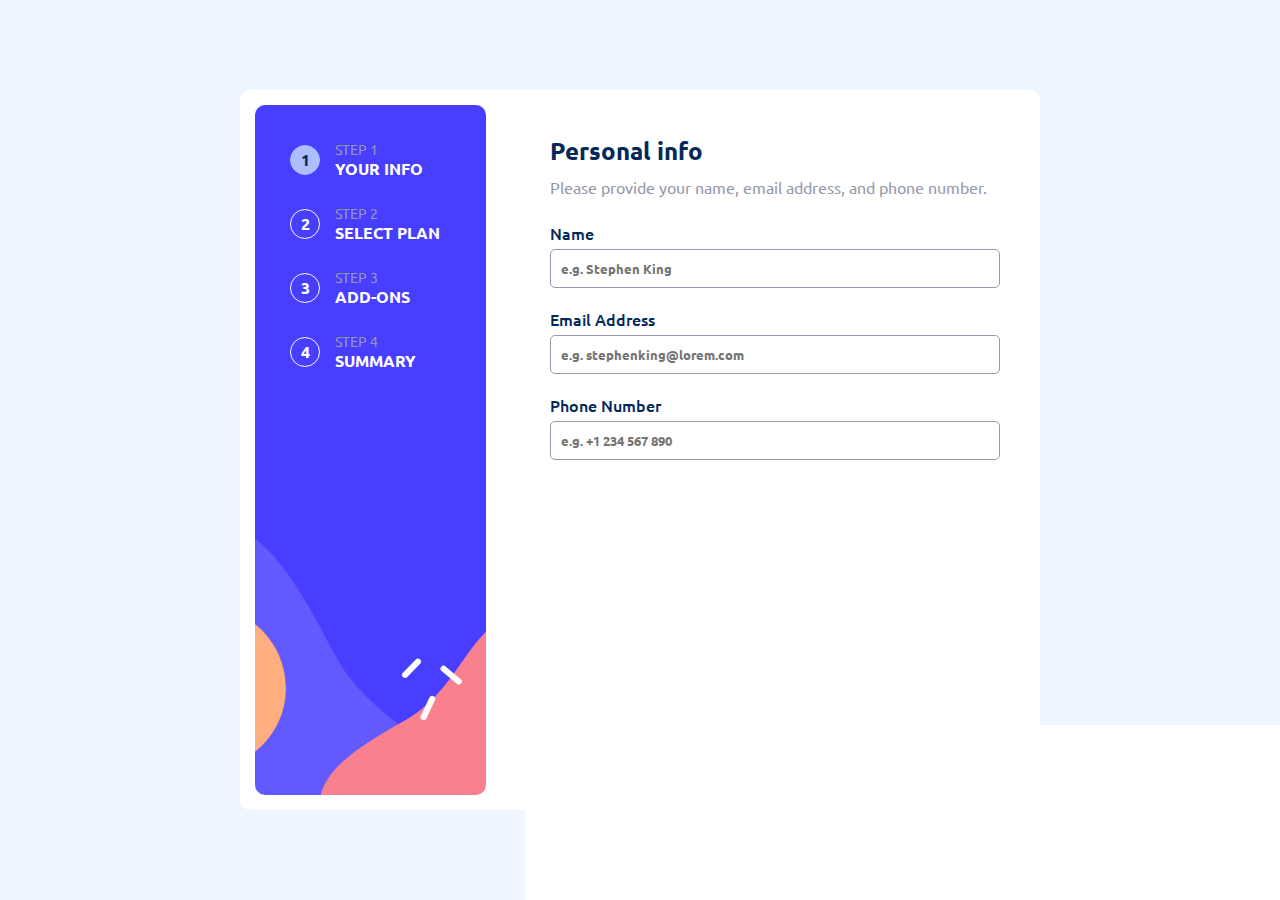
==== index.html @ 8fe29549 "first commit" ====
<!DOCTYPE html>
<html lang="en">

<head>
    <meta charset="UTF-8">
    <meta name="viewport" content="width=device-width, initial-scale=1.0">
    <link rel="icon" type="image/png" sizes="32x32" href="assets/images/favicon-32x32.png">
    <title>Frontend Mentor | Multi-step form</title>
    <link rel="stylesheet" href="main.css">
</head>

<body>
    <main>
        <aside>
            <ul>
                <li>
                    <div class="step-number active">1</div>
                    <div class="step-info">
                        <p class="step-number">Step 1</p>
                        <p class="step-name">Your info</p>
                    </div>
                </li>
                <li>
                    <div class="step-number">2</div>
                    <div class="step-info">
                        <p class="step-number">Step 2</p>
                        <p class="step-name">Select plan</p>
                    </div>
                </li>
                <li>
                    <div class="step-number">3</div>
                    <div class="step-info">
                        <p class="step-number">Step 3</p>
                        <p class="step-name">Add-ons</p>
                    </div>
                </li>
                <li>
                    <div class="step-number">4</div>
                    <div class="step-info">
                        <p class="step-number">Step 4</p>
                        <p class="step-name">Summary</p>
                    </div>
                </li>

            </ul>
        </aside>
        <form action="" novalidate id="form">
            <div class="step active">
                <h2 class="step-heading">Personal info</h2>
                <p class="step-description">Please provide your name, email address, and phone number.</p>
                <div class="form-control">
                    <label for="">Name</label>
                    <input type="text" placeholder="e.g. Stephen King">
                    <span class="error">This field is required</span>
                </div>
                <div class="form-control">
                    <label for="">Email Address</label>
                    <input type="email" placeholder="e.g. stephenking@lorem.com">
                    <span class="error">This field is required</span>
                </div>
                <div class="form-control">
                    <label for="">Phone Number</label>
                    <input type="text" placeholder="e.g. +1 234 567 890">
                    <span class="error">This field is required</span>
                </div>


            </div>
            <div class="step">
                <h2 class="step-heading">Select your plan</h2>
                <p class="step-description">You have the option of monthly or yearly billing.</p>
                <div class="plans-wrapper">
                    <div class="plan">
                        <input type="radio" name="plan" id="test" checked value="9">
                        <img src="assets/images/icon-arcade.svg" alt="">
                        <div class="plan-info">
                            <h3 class="plan-name">Arcade</h3>
                            <p class="plan-price">$9/mo</p>
                            <p class="free-months">2 months free</p>
                        </div>
                    </div>
                    <div class="plan">
                        <input type="radio" name="plan" id="" value="12">
                        <img src="assets/images/icon-advanced.svg" alt="">
                        <div class="plan-info">
                            <h3 class="plan-name">Advanced</h3>
                            <p class="plan-price">$12/mo</p>
                            <p class="free-months">2 months free</p>
                        </div>
                    </div>
                    <div class="plan">
                        <input type="radio" name="plan" id="" value="15">
                        <img src="assets/images/icon-pro.svg" alt="">
                        <div class="plan-info">
                            <h3 class="plan-name">Pro</h3>
                            <p class="plan-price">$15/mo</p>
                            <p class="free-months">2 months free</p>
                        </div>
                    </div>
                </div>
                <div class="subscription">
                    <p class="sub-type active" id="monthly-sub">Monthly</p>
                    <div class="switcher "></div>
                    <p class="sub-type" id="yearly-sub">Yearly</p>
                </div>
            </div>
            <div class="buttons">
                <button id="back" class="">Go Back</button>
                <button id="next">Next Step</button>
            </div>
        </form>
    </main>
    <script src="main.js"></script>
</body>

</html>
---- main.css ----
@import url("https://fonts.googleapis.com/css2?family=Ubuntu:wght@400;500;700&display=swap");
* {
  font-family: "Ubuntu", sans-serif;
  padding: 0;
  margin: 0;
  box-sizing: border-box;
}
ul {
  list-style: none;
}

:root {
  --primary-100: hsl(213, 96%, 18%);
  --primary-150: hsl(213, 96%, 30%);
  --primary-200: hsl(243, 100%, 62%);
  --primary-300: hsl(228, 100%, 84%);
  --primary-350: hsl(229deg 24% 87% / 35%);
  --primary-400: hsl(206, 94%, 87%);
  --primary-500: hsl(354, 84%, 57%);
  --neutral-100: hsl(231, 11%, 63%);
  --neutral-200: hsl(229, 24%, 87%);
  --neutral-300: hsl(217, 100%, 97%);
  --neutral-400: hsl(231, 100%, 99%);
  --neutral-500: hsl(0, 0%, 100%);
  --main-transition: 0.3s ease-in;
}
body {
  background-color: var(--neutral-300);
  min-height: 100vh;
  display: flex;
}
main {
  position: relative;
  width: 100%;
  display: flex;
  flex-direction: column;
}
main aside {
  background: url(assets/images/bg-sidebar-mobile.svg) center/cover no-repeat;
  border-radius: 0;
  flex-basis: 30%;
  padding: 25px;
}
main aside ul {
  display: flex;
  justify-content: center;
  gap: 15px;
}
main aside ul li > .step-number {
  border: 1px solid var(--neutral-500);
  color: var(--neutral-500);
  border-radius: 50%;
  text-align: center;
  aspect-ratio: 1;
  width: 30px;
  display: flex;
  justify-content: center;
  align-items: center;
  transition: var(--main-transition);
  font-weight: 700;
}
main aside ul li > .step-number.active {
  background: var(--primary-300);
  color: var(--primary-100);
  border-color: var(--primary-300);
}
main aside ul li .step-info {
  display: none;
}
main form {
  position: relative;
  flex-basis: 70%;
}
main form .step {
  width: 0;
  overflow: hidden;
  height: 0;
}
main form .step.active {
  position: absolute;
  left: 5%;
  top: -80px;
  width: 90%;
  padding: 30px 25px 25px;
  transition: var(--main-transition);
  height: auto;
  background: var(--neutral-500);
  border-radius: 10px;
  padding-bottom: 100px;
  /* background-color: red; */
}
main form .step h2.step-heading {
  color: var(--primary-100);
  margin-bottom: 10px;
}
main form .step p.step-description {
  color: var(--neutral-100);
  margin-bottom: 25px;
}
main form .step .form-control {
  margin-bottom: 20px;
  position: relative;
}
main form .step .form-control span.error {
  position: absolute;
  top: 0;
  right: 0;
  font-size: 14px;
  font-weight: 700;
  color: var(--primary-500);
  display: none;
}
main form .step .form-control span.error.visible {
  display: block;
}
main form .step .form-control label {
  display: block;
  color: var(--primary-100);
  font-weight: 500;
  margin-bottom: 5px;
}
main form .step .form-control input {
  width: 100%;
  padding: 10px;
  background: none;
  border: 1px solid var(--neutral-100);
  border-radius: 5px;
  outline: none;
  transition: var(--main-transition);
  color: var(--primary-100);
  font-weight: 700;
}
main form .step .form-control input:focus {
  border-color: var(--primary-200);
}
main form .step .form-control input:invalid {
  border-color: var(--primary-500);
}
main .buttons {
  display: flex;
  justify-content: space-between;
  background: var(--neutral-500);
  position: fixed; 
   bottom: 0;
  width: 100%;
  padding: 5%;
}
main .buttons #next {
  background: var(--primary-100);
  color: var(--neutral-500);
  padding: 15px 20px;
  border: none;
  border-radius: 10px;
  transition: var(--main-transition);
  cursor: pointer;
}
main .buttons #back {
  visibility: hidden;
  background: none;
  border: none;
  outline: none;
  color: var(--neutral-100);
  transition: var(--main-transition);
  cursor: pointer;
  font-weight: 700;
}
main .buttons #back.open {
  visibility: visible;
}
@media (min-width: 768px) {
  body {
    justify-content: center;
    align-items: center;
  }
  main {
    background-color: var(--neutral-500);
    width: min(800px, 100%);
    flex-direction: row;
    justify-content: space-between;
    padding: 15px;
    border-radius: 10px;
    height: 80vh;
  }
  main aside {
    flex-basis: 30%;
    border-radius: 10px;

    /* 
    background-image: url("assets/images/bg-sidebar-desktop.svg");
    background-position: bottom;
    background-size: cover;
    background-repeat: no-repeat; */
    background: url("assets/images/bg-sidebar-desktop.svg") bottom/cover
      no-repeat;
    height: auto;
  }
  main aside ul {
    flex-direction: column;
    gap: 5px;
  }
  main aside ul li {
    display: flex;
    align-items: center;
    gap: 15px;
    padding: 10px;
  }

  main aside ul li .step-info {
    display: block;
    text-transform: uppercase;
  }
  main aside ul li .step-info p.step-number {
    color: var(--neutral-100);
    font-size: 14px;
  }
  main aside ul li .step-info p.step-name {
    font-weight: 700;
    color: var(--neutral-500);
  }

  main form {
    flex-basis: 65%;
  }
  main form .step {
    width: 0;
    overflow: hidden;
    height: auto;
  }
  main form .step.active {
    left: 0;
    top: 0;
    width: 100%;
    padding: 30px 25px 25px;
    transition: var(--main-transition);
  }

  main form #next:hover {
    background-color: var(--primary-150);
  }
  main form .buttons #back:hover {
    color: var(--primary-100);
  }
  /* Plan step */
  main form .step .plans-wrapper {
    display: grid;
    grid-template-columns: repeat(auto-fit, minmax(100px, 1fr));
    gap: 10px;
  }
  main form .step .plans-wrapper .plan {
    position: relative;
    padding: 15px;
    border: 1px solid var(--neutral-100);
    border-radius: 10px;
    cursor: pointer;
    isolation: isolate;
  }
  main form .step .plans-wrapper .plan input[type="radio"] {
    cursor: pointer;
    /* display: none; */
    position: absolute;
    inset: 0;
    appearance: none;
    /* transition: var(--main-transition); */
    border-radius: 10px;
    z-index: -1;
  }
  main form .step .plans-wrapper .plan input[type="radio"]:checked {
    border: 1px solid var(--primary-200);
    background: var(--primary-350);
  }
  main form .step .plans-wrapper .plan img {
  }
  main form .step .plans-wrapper .plan .plan-info {
    margin-top: 40px;
  }
  main form .step .plans-wrapper .plan .plan-info .plan-name {
    color: var(--primary-100);
    margin-bottom: 5px;
  }
  main form .step .plans-wrapper .plan .plan-info .free-months {
    color: var(--primary-100);
    margin-top: 10px;
    display: none;
    transition: var(--main-transition);
  }
  main form .step .plans-wrapper .plan .plan-info .free-months.active {
    display: block;
  }
  main form .step .plans-wrapper .plan .plan-info .plan-price {
    color: var(--neutral-100);
  }
  .subscription {
    background-color: var(--primary-350);
    margin-block: 20px;
    display: flex;
    justify-content: center;
    gap: 20px;
    padding: 15px;
    border-radius: 5px;
  }
  .subscription .sub-type {
    font-weight: 700;
    color: var(--neutral-100);
  }
  .subscription .sub-type.active {
    color: var(--primary-100);
  }
  .subscription .switcher {
    background: var(--primary-100);
    width: 40px;
    border-radius: 10px;
    position: relative;
    cursor: pointer;
    padding-inline: 4px;
    height: 22px;
  }
  .subscription .switcher::after {
    position: absolute;
    content: "";
    width: 14px;
    aspect-ratio: 1;
    background: white;
    border-radius: 50%;
    top: 4px;
    transition: var(--main-transition);
  }
  .subscription .switcher.active::after {
    right: 4px;
  }
}

/* @media (max-width: 767px) {
  body {
    align-items: start;
  }
  main {
    flex-direction: column;
    padding: 0;
    border-radius: 0;
    height: auto;
  }
  main aside {
    background: url(assets/images/bg-sidebar-mobile.svg) center/cover no-repeat;
    border-radius: 0;
  }
  main aside ul {
    display: flex;
    justify-content: center;
  }
} */
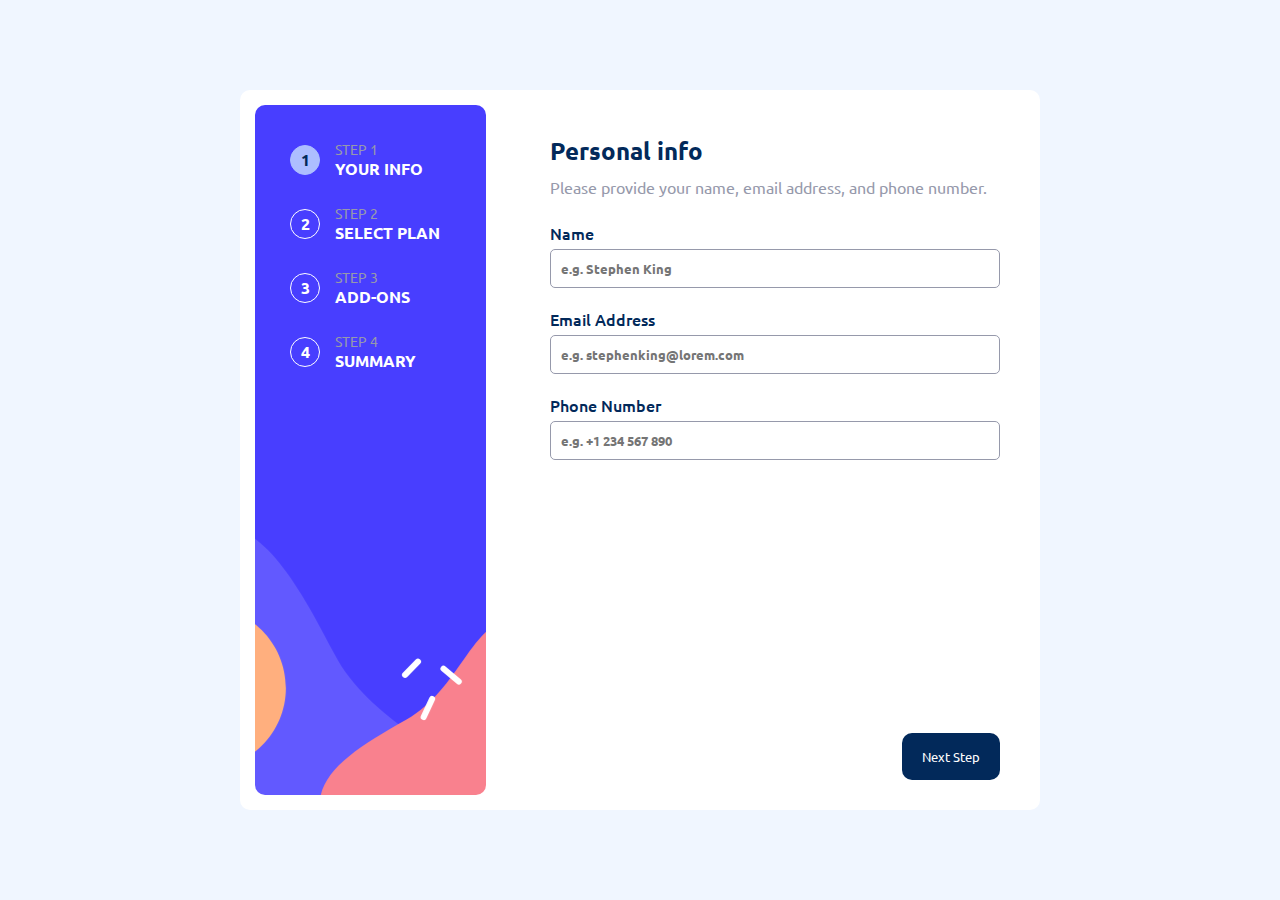
==== commit 6a802aab: "Finished Project" ====
--- a/index.html
+++ b/index.html
@@ -14,28 +14,28 @@
         <aside>
             <ul>
                 <li>
-                    <div class="step-number active">1</div>
+                    <div class="step-number active" data-index="0">1</div>
                     <div class="step-info">
                         <p class="step-number">Step 1</p>
                         <p class="step-name">Your info</p>
                     </div>
                 </li>
                 <li>
-                    <div class="step-number">2</div>
+                    <div class="step-number" data-index="1">2</div>
                     <div class="step-info">
                         <p class="step-number">Step 2</p>
                         <p class="step-name">Select plan</p>
                     </div>
                 </li>
                 <li>
-                    <div class="step-number">3</div>
+                    <div class="step-number" data-index="2">3</div>
                     <div class="step-info">
                         <p class="step-number">Step 3</p>
                         <p class="step-name">Add-ons</p>
                     </div>
                 </li>
                 <li>
-                    <div class="step-number">4</div>
+                    <div class="step-number " data-index="3">4</div>
                     <div class="step-info">
                         <p class="step-number">Step 4</p>
                         <p class="step-name">Summary</p>
@@ -45,7 +45,7 @@
             </ul>
         </aside>
         <form action="" novalidate id="form">
-            <div class="step active">
+            <div class="step active" data-index="1">
                 <h2 class="step-heading">Personal info</h2>
                 <p class="step-description">Please provide your name, email address, and phone number.</p>
                 <div class="form-control">
@@ -60,18 +60,18 @@
                 </div>
                 <div class="form-control">
                     <label for="">Phone Number</label>
-                    <input type="text" placeholder="e.g. +1 234 567 890">
+                    <input type="number" placeholder="e.g. +1 234 567 890">
                     <span class="error">This field is required</span>
                 </div>
 
 
             </div>
-            <div class="step">
+            <div class="step " data-index="2">
                 <h2 class="step-heading">Select your plan</h2>
                 <p class="step-description">You have the option of monthly or yearly billing.</p>
                 <div class="plans-wrapper">
                     <div class="plan">
-                        <input type="radio" name="plan" id="test" checked value="9">
+                        <input type="radio" name="plan" id="" checked value="9" data-value="9" data-name="Arcade">
                         <img src="assets/images/icon-arcade.svg" alt="">
                         <div class="plan-info">
                             <h3 class="plan-name">Arcade</h3>
@@ -80,7 +80,7 @@
                         </div>
                     </div>
                     <div class="plan">
-                        <input type="radio" name="plan" id="" value="12">
+                        <input type="radio" name="plan" id="" value="12" data-value="12" data-name="Advanced">
                         <img src="assets/images/icon-advanced.svg" alt="">
                         <div class="plan-info">
                             <h3 class="plan-name">Advanced</h3>
@@ -89,7 +89,7 @@
                         </div>
                     </div>
                     <div class="plan">
-                        <input type="radio" name="plan" id="" value="15">
+                        <input type="radio" name="plan" id="" value="15" data-value="15" data-name="Pro">
                         <img src="assets/images/icon-pro.svg" alt="">
                         <div class="plan-info">
                             <h3 class="plan-name">Pro</h3>
@@ -100,12 +100,86 @@
                 </div>
                 <div class="subscription">
                     <p class="sub-type active" id="monthly-sub">Monthly</p>
-                    <div class="switcher "></div>
+                    <div class="switcher " data-billing="Monthly"></div>
                     <p class="sub-type" id="yearly-sub">Yearly</p>
                 </div>
             </div>
+            <div class="step " data-index="3">
+                <h2 class="step-heading">Pick add-ons</h2>
+                <p class="step-description">Add-ons help enhance your gaming experience.</p>
+                <div class="add-ons-wrapper">
+                    <div class="add-on">
+                        <input type="checkbox" name="add-ons" id="" value="1" data-name="Online service" data-value="1">
+                        <div class="add-on-info">
+                            <h4 class="add-on-name">Online service</h4>
+                            <p class="add-on-description">Access to multiplayer games</p>
+                        </div>
+                        <p class="add-on-price">+$1/mo</p>
+
+                    </div>
+                    <div class="add-on">
+                        <input type="checkbox" name="add-ons" id="" value="2" data-name="Larger storage" data-value="2">
+                        <div class="add-on-info">
+                            <h4 class="add-on-name">Larger storage</h4>
+                            <p class="add-on-description">Extra 1TB of cloud save</p>
+                        </div>
+                        <p class="add-on-price">+$2/mo</p>
+
+                    </div>
+                    <div class="add-on">
+                        <input type="checkbox" name="add-ons" id="" value="2" data-name="Customizable Profile"
+                            data-value="2">
+                        <div class="add-on-info">
+                            <h4 class="add-on-name">Customizable Profile</h4>
+                            <p class="add-on-description">Custom theme on your profile</p>
+                        </div>
+                        <p class="add-on-price">+$2/mo</p>
+
+                    </div>
+                </div>
+            </div>
+            <div class="step " data-index="4">
+                <h2 class="step-heading">Finishing up</h2>
+                <p class="step-description">Double-check everything looks OK before confirming.</p>
+                <div class="final-wrapper">
+                    <header class="flex">
+                        <div class="plan-info">
+                            <div class="plan-name" id="plan-holder">Arcade (Monthly)</div>
+                            <button id="change">Change</button>
+                        </div>
+                        <p class="plan-price" id="plan-price-holder">$9/mo</p>
+                    </header>
+                    <div class="addons-list">
+
+                        <!-- <div class="final-item  flex">
+                            <h4 class="item-name">Online service</h4>
+                        <p class="item-price">+$1/mo</p>
+                    </div>
+                    <div class="final-item flex">
+                        <h4 class="item-name">Larger storage</h4>
+                        <p class="item-price">+$2/mo</p>
+                    </div>
+                    <div class="final-item flex">
+                        <h4 class="item-name">Customizable Profile</h4>
+                        <p class="item-price">+$2/mo</p>
+                    </div> -->
+                    </div>
+                </div>
+                <div class="total flex">
+                    <p class="total-type">Total (per month)</p>
+                    <p class="total-price">$14/mo</p>
+                </div>
+            </div>
+            <div class="step final-step " data-index="5">
+                <img src="assets/images/icon-thank-you.svg" alt="">
+                <h3>Thank you!</h3>
+                <p>
+                    Thanks for confirming your subscription! We hope you have fun
+                    using our platform. If you ever need support, please feel free
+                    to email us at support@loremgaming.com.</p>
+            </div>
             <div class="buttons">
-                <button id="back" class="">Go Back</button>
+                <button id="back" class="open">Go Back</button>
                 <button id="next">Next Step</button>
             </div>
         </form>
--- a/main.css
+++ b/main.css
@@ -38,8 +38,8 @@
 main aside {
   background: url(assets/images/bg-sidebar-mobile.svg) center/cover no-repeat;
   border-radius: 0;
-  flex-basis: 30%;
   padding: 25px;
+  height: 180px;
 }
 main aside ul {
   display: flex;
@@ -77,17 +77,23 @@
   height: 0;
 }
 main form .step.active {
-  position: absolute;
+  animation: fix .4s ease-in ;
+  position: relative;
   left: 5%;
   top: -80px;
   width: 90%;
   padding: 30px 25px 25px;
-  transition: var(--main-transition);
   height: auto;
   background: var(--neutral-500);
   border-radius: 10px;
-  padding-bottom: 100px;
-  /* background-color: red; */
+}
+@keyframes fix {
+   0%{
+    opacity: 0;
+  } 
+  100%{
+    opacity: 1;
+  }
 }
 main form .step h2.step-heading {
   color: var(--primary-100);
@@ -126,7 +132,6 @@
   border: 1px solid var(--neutral-100);
   border-radius: 5px;
   outline: none;
-  transition: var(--main-transition);
   color: var(--primary-100);
   font-weight: 700;
 }
@@ -140,10 +145,8 @@
   display: flex;
   justify-content: space-between;
   background: var(--neutral-500);
-  position: fixed; 
-   bottom: 0;
   width: 100%;
-  padding: 5%;
+  padding: 15px 5%;
 }
 main .buttons #next {
   background: var(--primary-100);
@@ -154,6 +157,9 @@
   transition: var(--main-transition);
   cursor: pointer;
 }
+main .buttons #next.confirm {
+  background-color: var(--primary-200);
+}
 main .buttons #back {
   visibility: hidden;
   background: none;
@@ -166,6 +172,239 @@
 }
 main .buttons #back.open {
   visibility: visible;
+}
+main form .step .plans-wrapper {
+  display: grid;
+  grid-template-columns: repeat(auto-fit, minmax(200px, 1fr));
+  gap: 15px;
+}
+main form .step .plans-wrapper .plan {
+  position: relative;
+  padding: 15px;
+  border: 1px solid var(--neutral-100);
+  border-radius: 10px;
+  isolation: isolate;
+  display: flex;
+  gap: 10px;
+  align-items: start;
+}
+main form .step .plans-wrapper .plan input[type="radio"] {
+  cursor: pointer;
+  position: absolute;
+  inset: 0;
+  appearance: none;
+  border-radius: 10px;
+  z-index: -1;
+}
+main form .step .plans-wrapper .plan input[type="radio"]:checked {
+  border: 1px solid var(--primary-200);
+  background: var(--primary-350);
+}
+main form .step .plans-wrapper .plan .plan-info .free-months {
+  color: var(--primary-100);
+  margin-top: 10px;
+  display: none;
+  /* transition: var(--main-transition); */
+}
+main form .step .plans-wrapper .plan .plan-info .free-months.active {
+  display: block;
+}
+main form .step .plans-wrapper .plan .plan-info .plan-name {
+  color: var(--primary-100);
+  margin-bottom: 5px;
+}
+
+main form .step .plans-wrapper .plan .plan-info .plan-price {
+  color: var(--neutral-100);
+}
+.subscription {
+  background-color: var(--primary-350);
+  margin-block: 20px;
+  display: flex;
+  justify-content: center;
+  gap: 20px;
+  padding: 15px;
+  border-radius: 5px;
+}
+.subscription .sub-type {
+  font-weight: 700;
+  color: var(--neutral-100);
+}
+.subscription .sub-type.active {
+  color: var(--primary-100);
+}
+.subscription .switcher {
+  background: var(--primary-100);
+  width: 40px;
+  border-radius: 10px;
+  position: relative;
+  cursor: pointer;
+  padding-inline: 4px;
+  height: 22px;
+}
+.subscription .switcher::after {
+  position: absolute;
+  content: "";
+  width: 14px;
+  aspect-ratio: 1;
+  background: white;
+  border-radius: 50%;
+  top: 4px;
+  /* transition: var(--main-transition); */
+}
+.subscription .switcher[data-billing="Monthly"] {
+  /* background-color: red; */
+}
+.subscription .switcher[data-billing="Yearly"]::after {
+  right: 4px;
+  /* background-color: rgb(0, 81, 255); */
+}
+
+/* Add-ons step */
+.add-ons-wrapper {
+}
+.add-ons-wrapper .add-on {
+  margin-bottom: 15px;
+  display: flex;
+  align-items: center;
+  border: 1px solid var(--neutral-100);
+  padding: 10px;
+  border-radius: 10px;
+  position: relative;
+}
+.add-ons-wrapper .add-on input[type="checkbox"] {
+  appearance: none;
+  position: absolute;
+  width: 100%;
+  height: 100%;
+  border-radius: 10px;
+  inset: 0;
+  cursor: pointer;
+  isolation: isolate;
+  z-index: 10;
+}
+
+.add-ons-wrapper .add-on .add-on-info {
+  flex: 1;
+  position: relative;
+  padding-left: 30px;
+}
+.add-ons-wrapper .add-on .add-on-info::after,
+.add-ons-wrapper .add-on .add-on-info::before {
+  position: absolute;
+  aspect-ratio: 1;
+  left: 0;
+  top: 50%;
+  /* transform: translateY(-50%); */
+  translate: 0 -50%;
+  border-radius: 5px;
+}
+.add-ons-wrapper .add-on .add-on-info::after {
+  content: "";
+  width: 18px;
+  border: 1px solid var(--neutral-100);
+}
+.add-ons-wrapper .add-on .add-on-info::before {
+  content: url(assets/images/icon-checkmark.svg);
+  background: var(--primary-200);
+  width: 20px;
+  display: flex;
+  justify-content: center;
+  align-items: center;
+  scale: 0;
+  /* transition: var(--main-transition); */
+}
+.add-ons-wrapper .add-on input[type="checkbox"]:checked {
+  border: 1px solid var(--primary-200);
+}
+.add-ons-wrapper .add-on input[type="checkbox"]:checked + .add-on-info::before {
+  rotate: 1turn;
+  scale: 1;
+}
+.add-ons-wrapper .add-on .add-on-info .add-on-name {
+  color: var(--primary-100);
+  margin-bottom: 5px;
+}
+.add-ons-wrapper .add-on .add-on-info .add-on-description {
+  color: var(--neutral-100);
+  font-size: 14px;
+}
+.add-ons-wrapper .add-on .add-on-price {
+  color: var(--primary-200);
+  font-size: 14px;
+}
+.flex {
+  display: flex;
+  justify-content: space-between;
+  align-items: center;
+}
+/* Step 4 */
+.final-wrapper {
+  background-color: var(--neutral-300);
+  padding: 15px;
+  border-radius: 5px;
+}
+.final-wrapper header {
+  padding-bottom: 20px;
+  border-bottom: 1px solid var(--neutral-200);
+}
+.final-wrapper header .plan-info {
+}
+.final-wrapper header .plan-info .plan-name {
+  color: var(--primary-100);
+  font-weight: 700;
+  margin-bottom: 5px;
+}
+.final-wrapper header .plan-info button {
+  color: var(--neutral-100);
+  border: none;
+  cursor: pointer;
+  background-color: transparent;
+  text-decoration: underline solid 2px;
+}
+.final-wrapper header .plan-price {
+  font-weight: 700;
+  color: var(--primary-100);
+}
+.final-wrapper .final-item {
+  padding-block: 10px;
+}
+.final-wrapper .final-item .item-name {
+  color: var(--neutral-100);
+}
+.final-wrapper .final-item .item-price {
+  color: var(--primary-100);
+}
+.total {
+  padding: 15px;
+}
+.total .total-type {
+  color: var(--neutral-100);
+}
+.total .total-price {
+  color: var(--primary-200);
+  font-weight: 700;
+}
+.final-step {
+  text-align: center;
+  display: flex;
+  flex-direction: column;
+  justify-content: center;
+  align-items: center;
+  gap: 15px;
+  height: 100%;
+}
+.final-step img {
+  width: 55px;
+}
+.final-step h3 {
+  /* margin-block: 15px; */
+  color: var(--primary-100);
+  letter-spacing: 1px;
+}
+.final-step p {
+  color: var(--neutral-100);
+  line-height: 1.5;
 }
 @media (min-width: 768px) {
   body {
@@ -184,14 +423,9 @@
   main aside {
     flex-basis: 30%;
     border-radius: 10px;
-
-    /* 
-    background-image: url("assets/images/bg-sidebar-desktop.svg");
-    background-position: bottom;
-    background-size: cover;
-    background-repeat: no-repeat; */
     background: url("assets/images/bg-sidebar-desktop.svg") bottom/cover
       no-repeat;
+    flex-basis: 30%;
     height: auto;
   }
   main aside ul {
@@ -224,16 +458,17 @@
   main form .step {
     width: 0;
     overflow: hidden;
-    height: auto;
   }
   main form .step.active {
     left: 0;
     top: 0;
     width: 100%;
     padding: 30px 25px 25px;
-    transition: var(--main-transition);
-  }
-
+  }
+  main .buttons {
+    position: absolute;
+    bottom: 0;
+  }
   main form #next:hover {
     background-color: var(--primary-150);
   }
@@ -242,109 +477,23 @@
   }
   /* Plan step */
   main form .step .plans-wrapper {
-    display: grid;
     grid-template-columns: repeat(auto-fit, minmax(100px, 1fr));
-    gap: 10px;
   }
   main form .step .plans-wrapper .plan {
-    position: relative;
-    padding: 15px;
-    border: 1px solid var(--neutral-100);
-    border-radius: 10px;
     cursor: pointer;
-    isolation: isolate;
-  }
-  main form .step .plans-wrapper .plan input[type="radio"] {
+    flex-direction: column;
+    gap: 40px;
+  }
+  /* Step 3 */
+  .add-ons-wrapper .add-on {
     cursor: pointer;
-    /* display: none; */
-    position: absolute;
-    inset: 0;
-    appearance: none;
-    /* transition: var(--main-transition); */
-    border-radius: 10px;
-    z-index: -1;
-  }
-  main form .step .plans-wrapper .plan input[type="radio"]:checked {
-    border: 1px solid var(--primary-200);
-    background: var(--primary-350);
-  }
-  main form .step .plans-wrapper .plan img {
-  }
-  main form .step .plans-wrapper .plan .plan-info {
-    margin-top: 40px;
-  }
-  main form .step .plans-wrapper .plan .plan-info .plan-name {
-    color: var(--primary-100);
-    margin-bottom: 5px;
-  }
-  main form .step .plans-wrapper .plan .plan-info .free-months {
-    color: var(--primary-100);
-    margin-top: 10px;
-    display: none;
-    transition: var(--main-transition);
-  }
-  main form .step .plans-wrapper .plan .plan-info .free-months.active {
-    display: block;
-  }
-  main form .step .plans-wrapper .plan .plan-info .plan-price {
-    color: var(--neutral-100);
-  }
-  .subscription {
-    background-color: var(--primary-350);
-    margin-block: 20px;
-    display: flex;
-    justify-content: center;
-    gap: 20px;
-    padding: 15px;
-    border-radius: 5px;
-  }
-  .subscription .sub-type {
-    font-weight: 700;
-    color: var(--neutral-100);
-  }
-  .subscription .sub-type.active {
-    color: var(--primary-100);
-  }
-  .subscription .switcher {
-    background: var(--primary-100);
-    width: 40px;
-    border-radius: 10px;
-    position: relative;
-    cursor: pointer;
-    padding-inline: 4px;
-    height: 22px;
-  }
-  .subscription .switcher::after {
-    position: absolute;
-    content: "";
-    width: 14px;
-    aspect-ratio: 1;
-    background: white;
-    border-radius: 50%;
-    top: 4px;
-    transition: var(--main-transition);
-  }
-  .subscription .switcher.active::after {
-    right: 4px;
-  }
-}
-
-/* @media (max-width: 767px) {
-  body {
-    align-items: start;
-  }
-  main {
-    flex-direction: column;
-    padding: 0;
-    border-radius: 0;
-    height: auto;
-  }
-  main aside {
-    background: url(assets/images/bg-sidebar-mobile.svg) center/cover no-repeat;
-    border-radius: 0;
-  }
-  main aside ul {
-    display: flex;
-    justify-content: center;
-  }
-} */
+  }
+  .add-ons-wrapper .add-on .add-on-info .add-on-description,
+  .add-ons-wrapper .add-on .add-on-price {
+    font-size: 16px;
+  }
+  /* Step 5 */
+  .final-step img {
+    width: 70px;
+  }
+}
